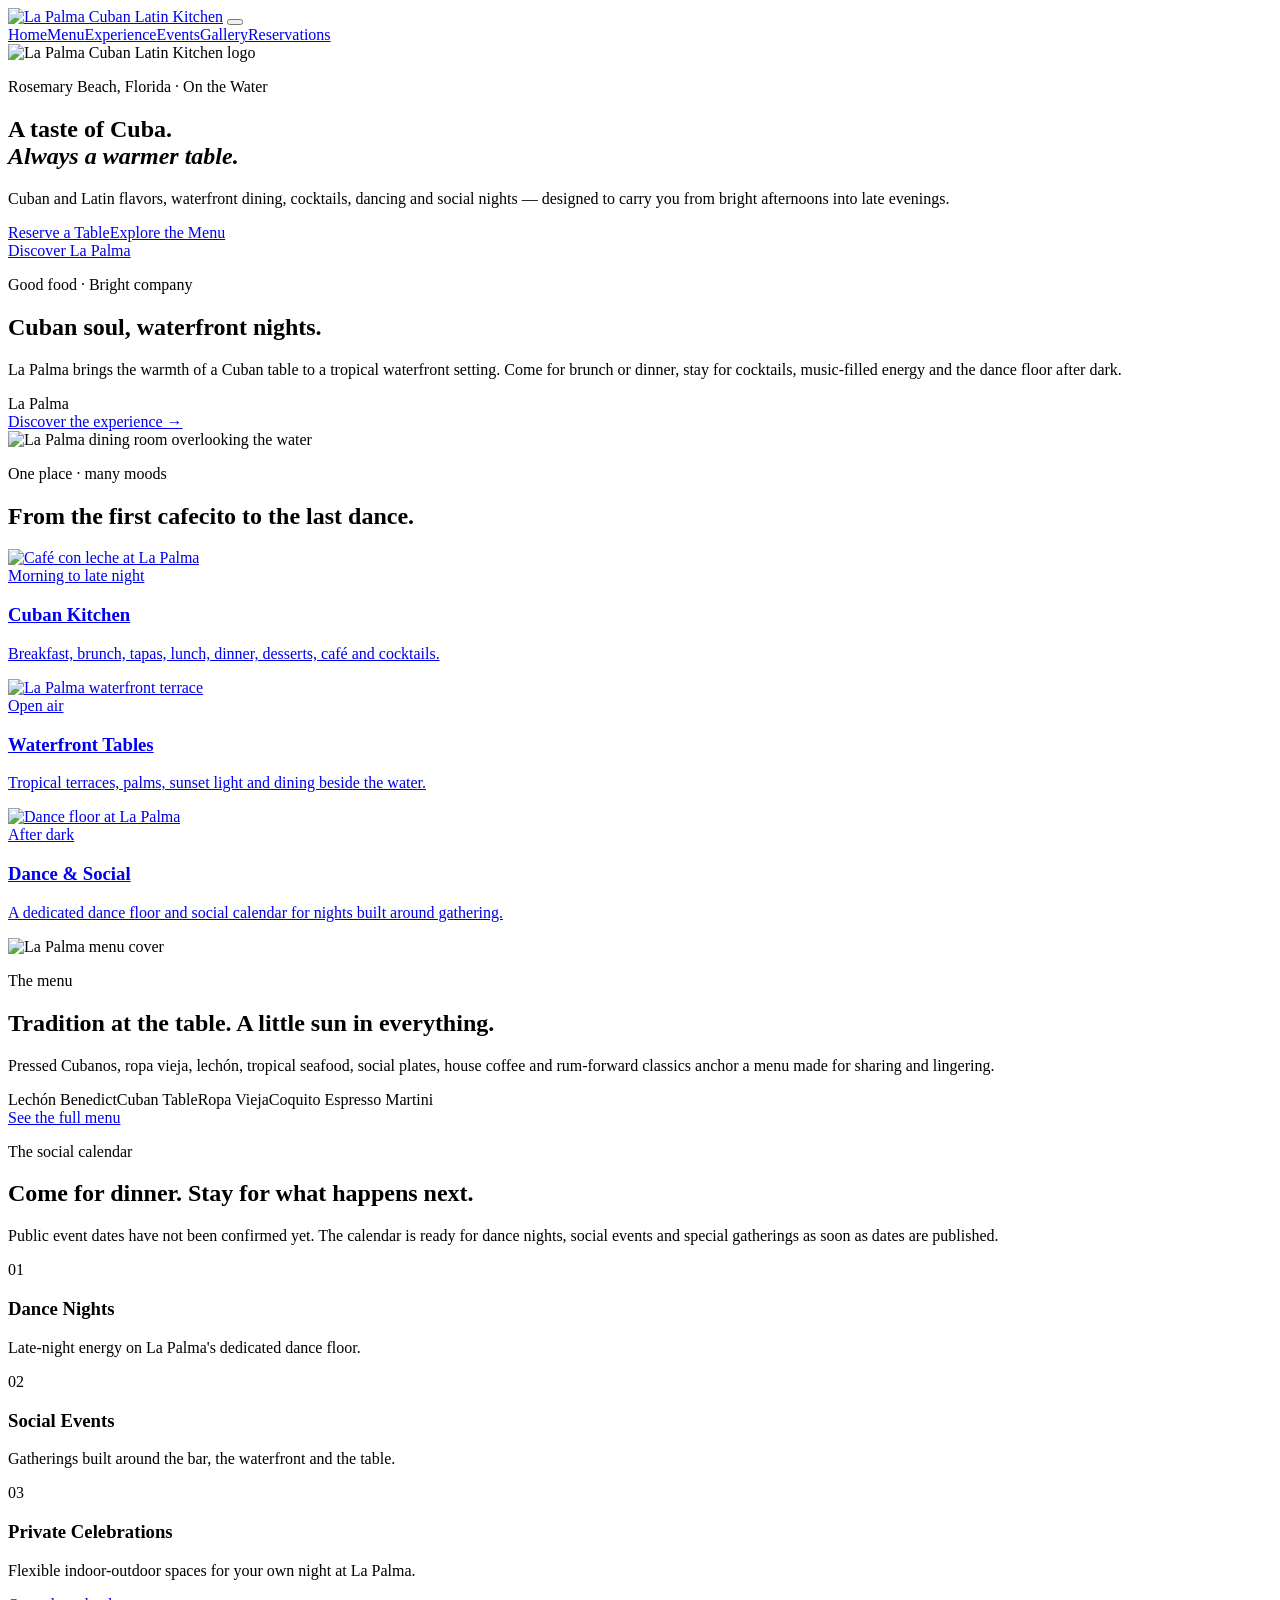
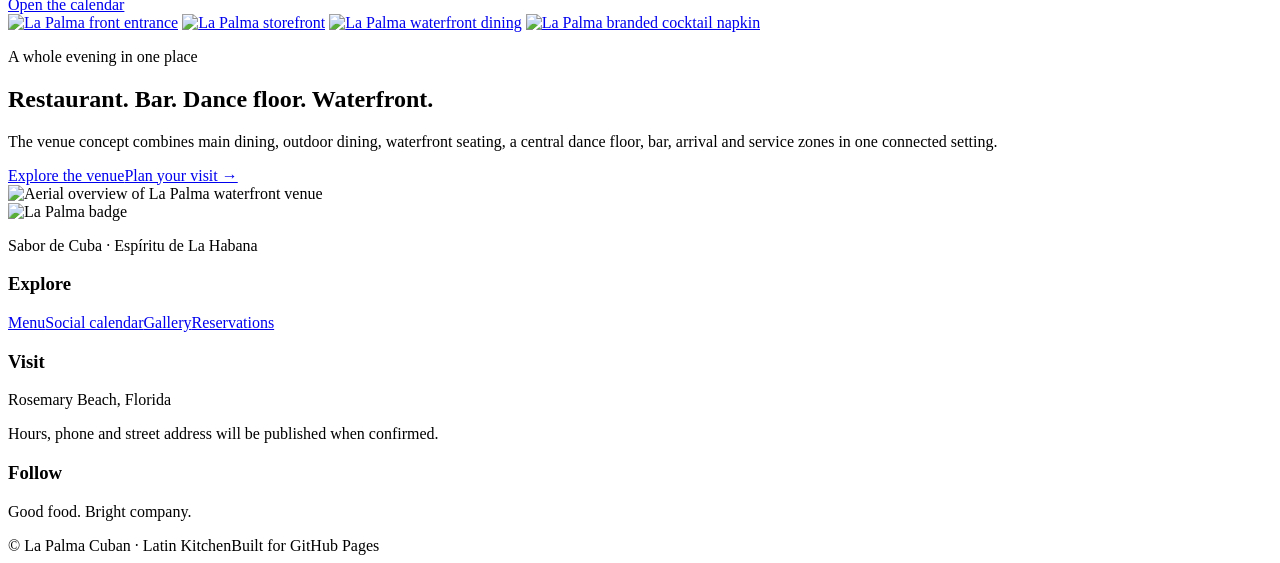
==== index.html @ 94f7c06d "Add files via upload" ====
<!doctype html>
<html lang="en">
<head>
  <meta charset="utf-8">
  <meta name="viewport" content="width=device-width,initial-scale=1,viewport-fit=cover">
  <meta name="theme-color" content="#0E3B2E">
  <meta name="description" content="Waterfront Cuban and Latin dining, cocktails, dancing and social nights in Rosemary Beach, Florida.">
  <meta property="og:title" content="La Palma | Cuban · Latin Kitchen">
  <meta property="og:description" content="Waterfront Cuban and Latin dining, cocktails, dancing and social nights in Rosemary Beach, Florida.">
  <meta property="og:image" content="assets/images/social-card.jpg">
  <title>La Palma | Cuban · Latin Kitchen</title>
  <link rel="icon" href="assets/images/favicon.png">
  <link rel="preconnect" href="https://fonts.googleapis.com">
  <link rel="preconnect" href="https://fonts.gstatic.com" crossorigin>
  <link href="https://fonts.googleapis.com/css2?family=Allura&family=Montserrat:wght@400;500;600;700&family=Playfair+Display:ital,wght@0,500;0,600;0,700;1,500&display=swap" rel="stylesheet">
  <link rel="stylesheet" href="css/styles.css">
  <script defer src="js/site-config.js"></script>
  <script defer src="js/main.js"></script>
</head>
<body class="home-page">
<header class="site-header" data-header>
  <a class="brand" href="index.html" aria-label="La Palma home"><img src="assets/images/logo-primary.png" alt="La Palma Cuban Latin Kitchen"></a>
  <button class="nav-toggle" aria-label="Open menu" aria-expanded="false" data-nav-toggle><span></span><span></span><span></span></button>
  <nav class="site-nav" data-nav><a class="nav-link active" href="index.html">Home</a><a class="nav-link " href="menu.html">Menu</a><a class="nav-link " href="experience.html">Experience</a><a class="nav-link " href="events.html">Events</a><a class="nav-link " href="gallery.html">Gallery</a><a class="button button-small" href="reservations.html">Reservations</a></nav>
</header>
<main>
<section class="home-hero" aria-label="La Palma waterfront restaurant">
  <div class="home-hero-bg"></div><div class="hero-scrim"></div>
  <div class="home-hero-content reveal">
    <div class="hero-logo-card"><img src="assets/images/logo-primary.png" alt="La Palma Cuban Latin Kitchen logo"></div>
    <p class="eyebrow">Rosemary Beach, Florida · On the Water</p>
    <h1>A taste of Cuba.<br><em>Always a warmer table.</em></h1>
    <p class="hero-copy">Cuban and Latin flavors, waterfront dining, cocktails, dancing and social nights — designed to carry you from bright afternoons into late evenings.</p>
    <div class="hero-actions"><a class="button" href="reservations.html">Reserve a Table</a><a class="button button-ghost" href="menu.html">Explore the Menu</a></div>
  </div>
  <a class="scroll-cue" href="#welcome" aria-label="Scroll to content"><span></span>Discover La Palma</a>
</section>

<section class="section split-feature" id="welcome">
  <div class="split-copy reveal"><p class="eyebrow dark">Good food · Bright company</p><h2>Cuban soul, waterfront nights.</h2><p>La Palma brings the warmth of a Cuban table to a tropical waterfront setting. Come for brunch or dinner, stay for cocktails, music-filled energy and the dance floor after dark.</p><div class="signature">La Palma</div><a class="text-link" href="experience.html">Discover the experience →</a></div>
  <div class="split-image reveal"><img src="assets/images/dining-room.webp" alt="La Palma dining room overlooking the water"></div>
</section>

<section class="section feature-band">
  <div class="section-heading reveal"><p class="eyebrow">One place · many moods</p><h2>From the first cafecito to the last dance.</h2></div>
  <div class="feature-cards">
    <a class="image-card reveal" href="menu.html"><img src="assets/images/coffee.webp" alt="Café con leche at La Palma"><div><span>Morning to late night</span><h3>Cuban Kitchen</h3><p>Breakfast, brunch, tapas, lunch, dinner, desserts, café and cocktails.</p></div></a>
    <a class="image-card reveal" href="gallery.html"><img src="assets/images/waterfront-angle.webp" alt="La Palma waterfront terrace"><div><span>Open air</span><h3>Waterfront Tables</h3><p>Tropical terraces, palms, sunset light and dining beside the water.</p></div></a>
    <a class="image-card reveal" href="events.html"><img src="assets/images/dance-floor.webp" alt="Dance floor at La Palma"><div><span>After dark</span><h3>Dance & Social</h3><p>A dedicated dance floor and social calendar for nights built around gathering.</p></div></a>
  </div>
</section>

<section class="section menu-tease">
  <div class="menu-tease-image reveal"><img src="assets/images/menu-cover.webp" alt="La Palma menu cover"></div>
  <div class="menu-tease-copy reveal"><p class="eyebrow dark">The menu</p><h2>Tradition at the table. A little sun in everything.</h2><p>Pressed Cubanos, ropa vieja, lechón, tropical seafood, social plates, house coffee and rum-forward classics anchor a menu made for sharing and lingering.</p>
  <div class="dish-list"><span>Lechón Benedict</span><span>Cuban Table</span><span>Ropa Vieja</span><span>Coquito Espresso Martini</span></div>
  <a class="button button-dark" href="menu.html">See the full menu</a></div>
</section>

<section class="section events-preview">
  <div class="section-heading reveal"><p class="eyebrow">The social calendar</p><h2>Come for dinner. Stay for what happens next.</h2><p>Public event dates have not been confirmed yet. The calendar is ready for dance nights, social events and special gatherings as soon as dates are published.</p></div>
  <div class="events-shell reveal">
    <div class="event-type"><span>01</span><div><h3>Dance Nights</h3><p>Late-night energy on La Palma's dedicated dance floor.</p></div></div>
    <div class="event-type"><span>02</span><div><h3>Social Events</h3><p>Gatherings built around the bar, the waterfront and the table.</p></div></div>
    <div class="event-type"><span>03</span><div><h3>Private Celebrations</h3><p>Flexible indoor-outdoor spaces for your own night at La Palma.</p></div></div>
    <a class="button" href="events.html">Open the calendar</a>
  </div>
</section>

<section class="wide-gallery reveal" aria-label="La Palma photo gallery">
  <a href="gallery.html"><img src="assets/images/front-entry.webp" alt="La Palma front entrance"></a>
  <a href="gallery.html"><img src="assets/images/storefront.webp" alt="La Palma storefront"></a>
  <a href="gallery.html"><img src="assets/images/waterfront-wide.webp" alt="La Palma waterfront dining"></a>
  <a href="gallery.html"><img src="assets/images/napkin.webp" alt="La Palma branded cocktail napkin"></a>
</section>

<section class="section venue-section">
  <div class="venue-copy reveal"><p class="eyebrow dark">A whole evening in one place</p><h2>Restaurant. Bar. Dance floor. Waterfront.</h2><p>The venue concept combines main dining, outdoor dining, waterfront seating, a central dance floor, bar, arrival and service zones in one connected setting.</p><div class="venue-actions"><a class="button button-dark" href="experience.html#venue">Explore the venue</a><a class="text-link" href="reservations.html">Plan your visit →</a></div></div>
  <div class="venue-image reveal"><img src="assets/images/venue-closed.webp" alt="Aerial overview of La Palma waterfront venue"></div>
</section>
</main>
<footer class="site-footer">
  <div class="footer-main">
    <div class="footer-brand"><img src="assets/images/logo-badge.png" alt="La Palma badge"><p>Sabor de Cuba · Espíritu de La Habana</p></div>
    <div><h3>Explore</h3><a href="menu.html">Menu</a><a href="events.html">Social calendar</a><a href="gallery.html">Gallery</a><a href="reservations.html">Reservations</a></div>
    <div><h3>Visit</h3><p data-location>Rosemary Beach, Florida</p><p class="muted" data-contact-status>Hours, phone and street address will be published when confirmed.</p></div>
    <div><h3>Follow</h3><div class="social-links" data-social-links></div><p class="muted">Good food. Bright company.</p></div>
  </div>
  <div class="footer-bottom"><span>© <span data-year></span> La Palma Cuban · Latin Kitchen</span><span>Built for GitHub Pages</span></div>
</footer>
</body></html>
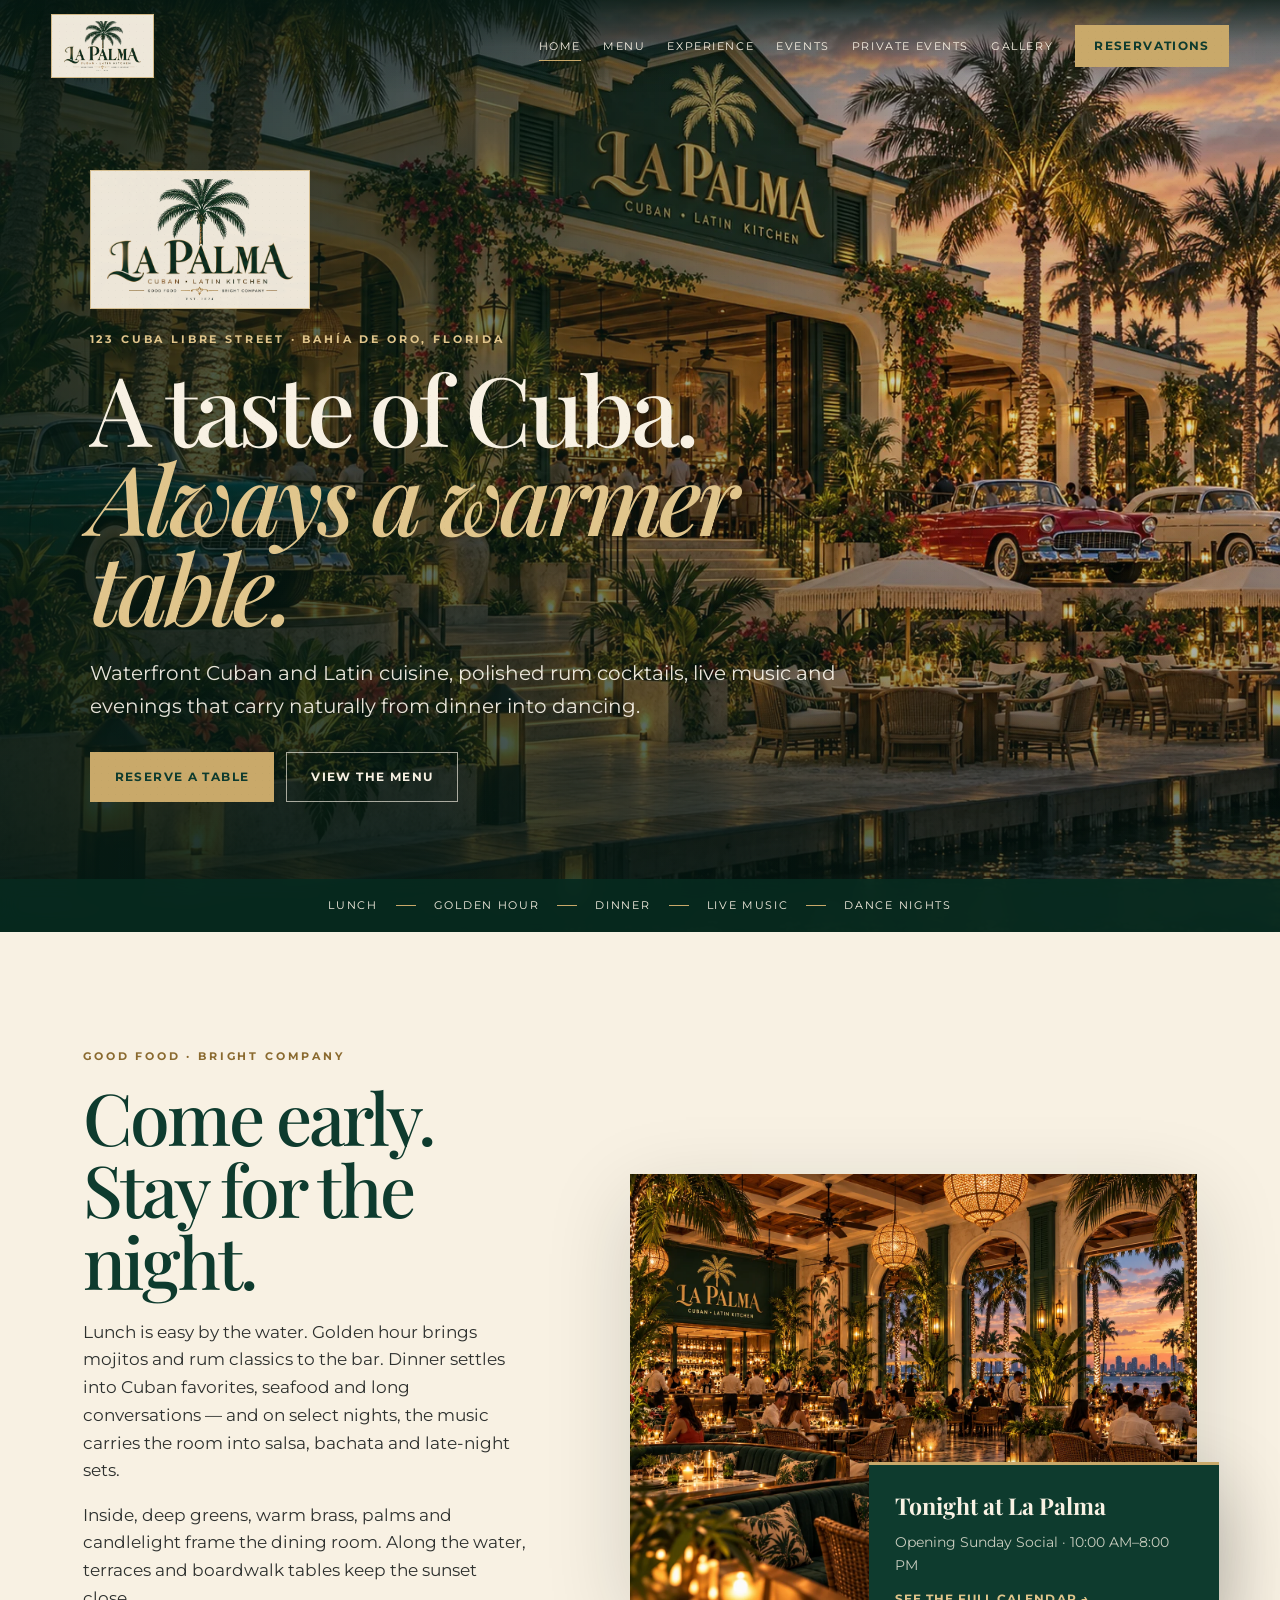
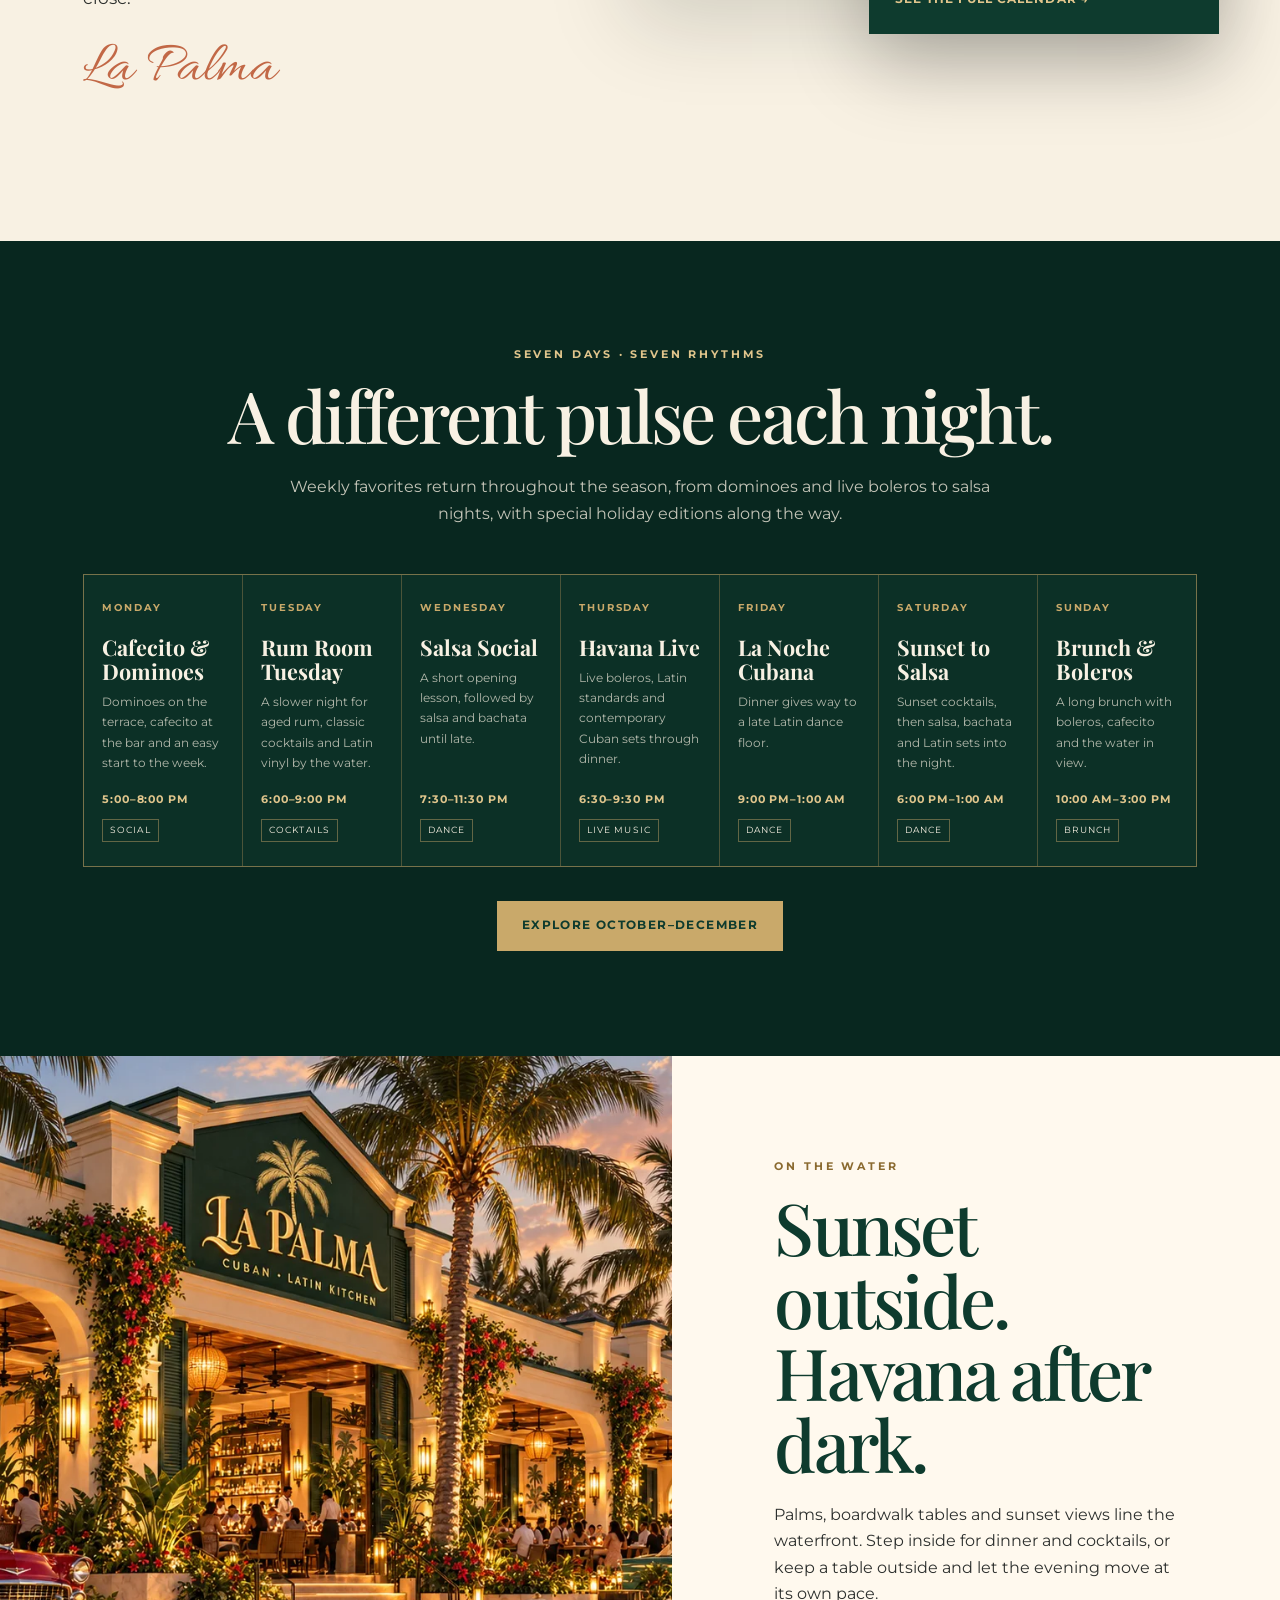
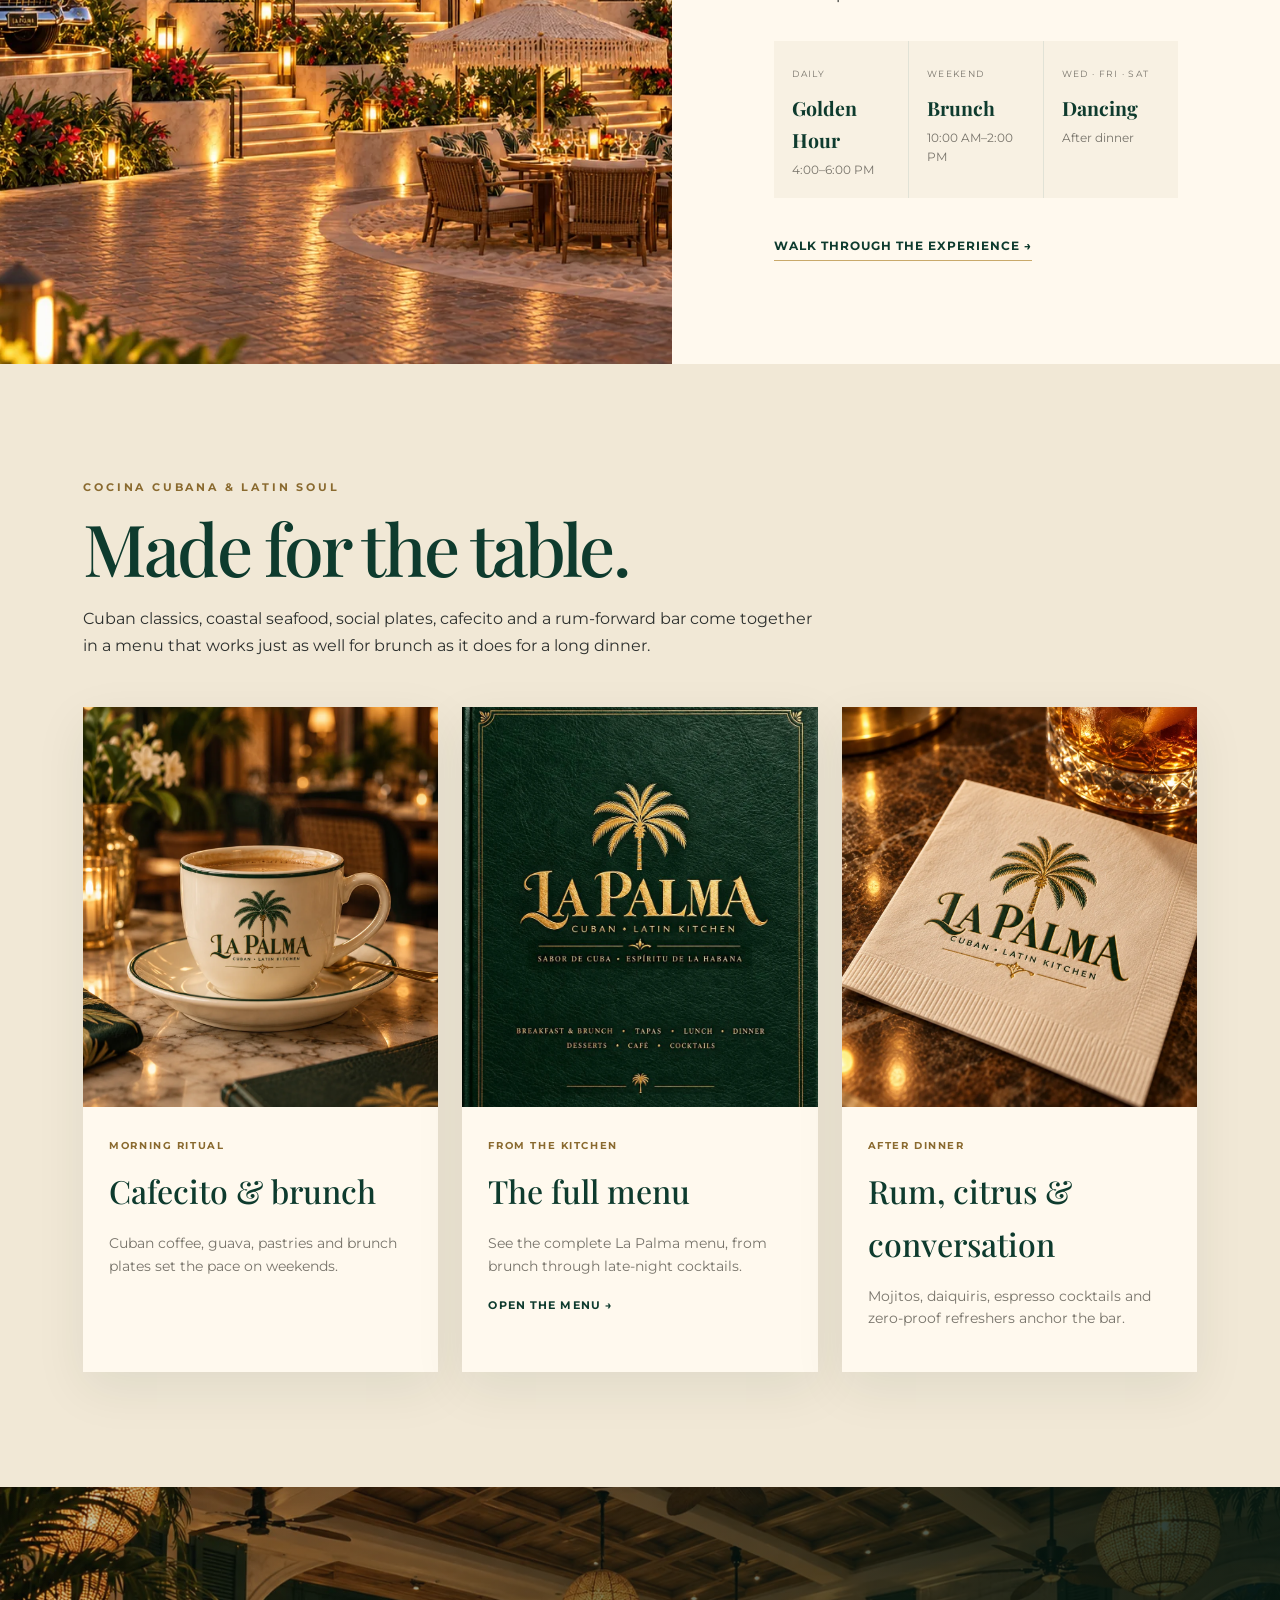
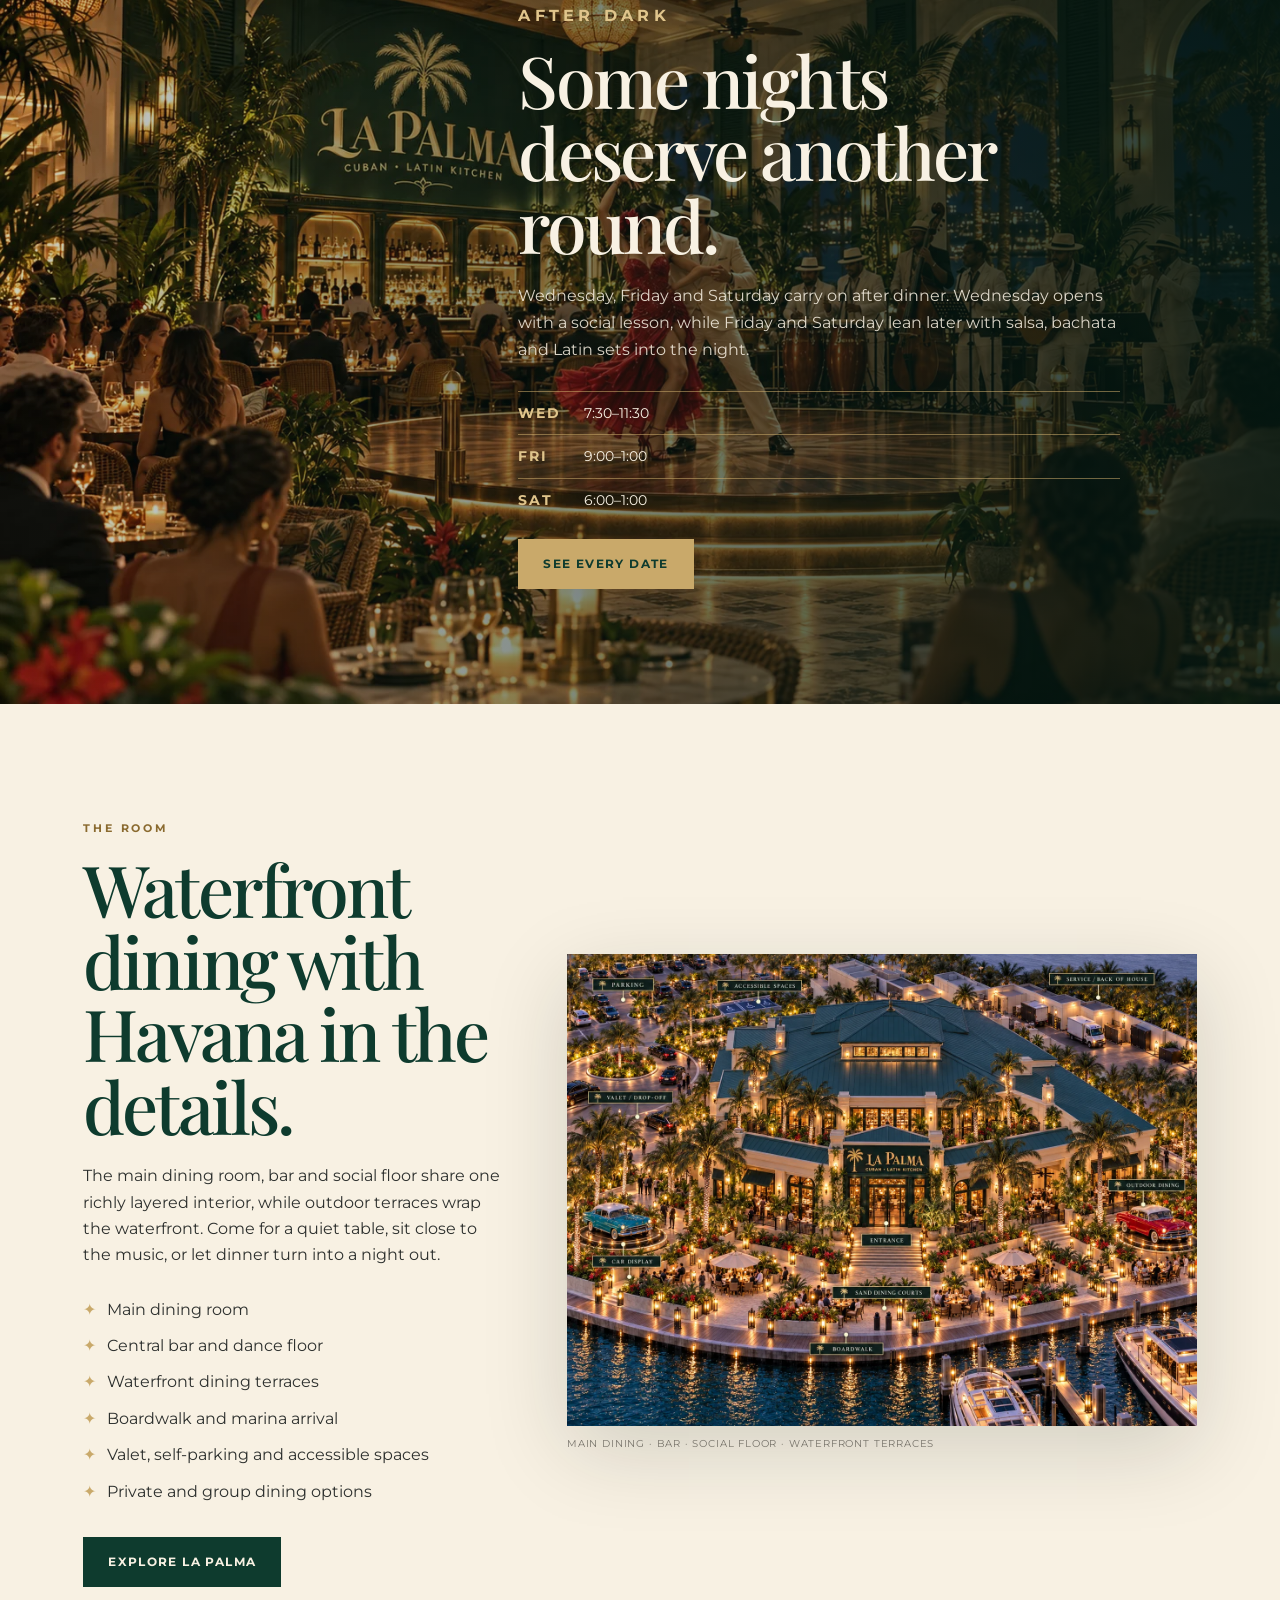
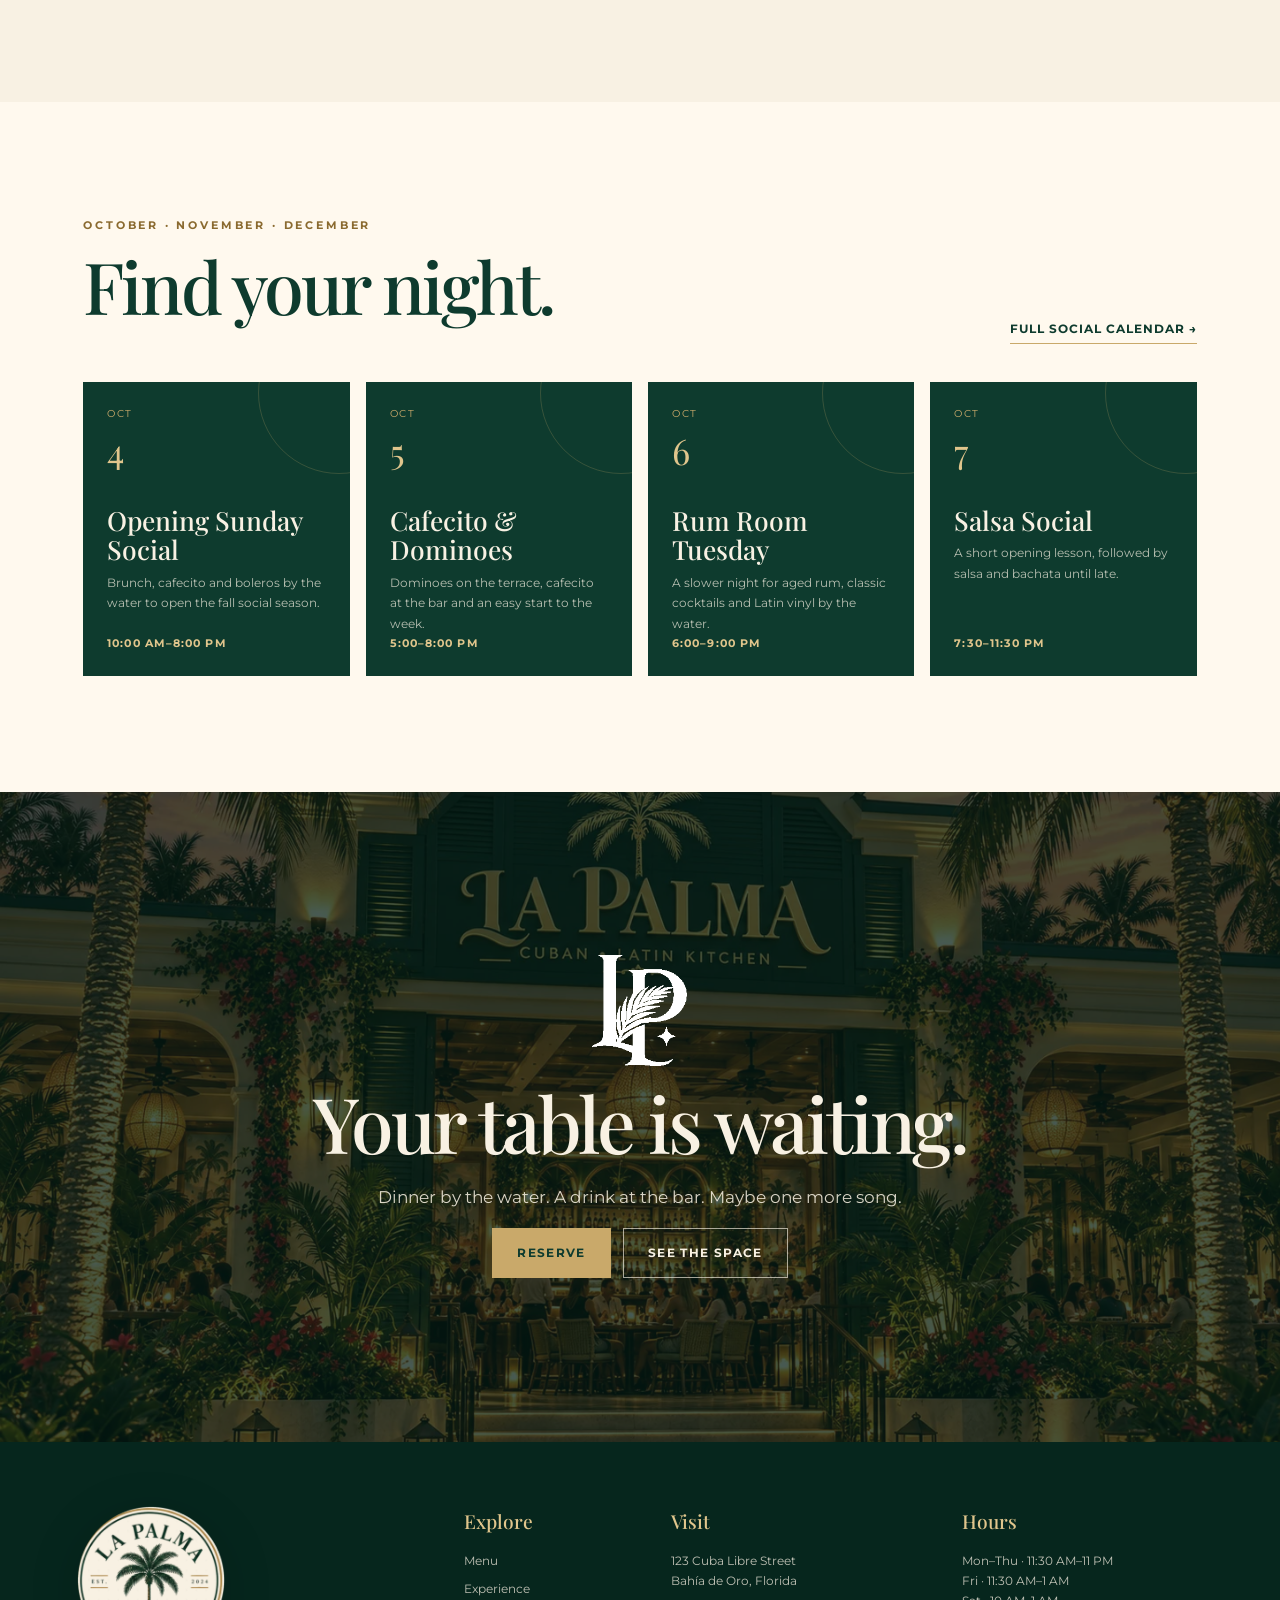
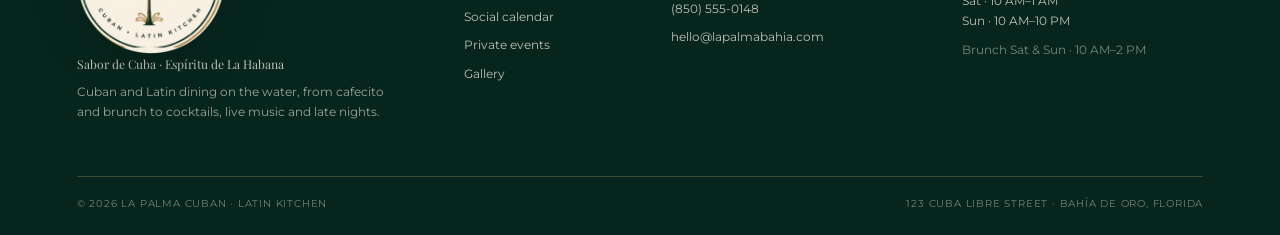
==== commit 390bb989: "Add files via upload" ====
--- a/index.html
+++ b/index.html
@@ -1,91 +1,76 @@
 <!doctype html>
-<html lang="en">
-<head>
-  <meta charset="utf-8">
-  <meta name="viewport" content="width=device-width,initial-scale=1,viewport-fit=cover">
-  <meta name="theme-color" content="#0E3B2E">
-  <meta name="description" content="Waterfront Cuban and Latin dining, cocktails, dancing and social nights in Rosemary Beach, Florida.">
-  <meta property="og:title" content="La Palma | Cuban · Latin Kitchen">
-  <meta property="og:description" content="Waterfront Cuban and Latin dining, cocktails, dancing and social nights in Rosemary Beach, Florida.">
-  <meta property="og:image" content="assets/images/social-card.jpg">
-  <title>La Palma | Cuban · Latin Kitchen</title>
-  <link rel="icon" href="assets/images/favicon.png">
-  <link rel="preconnect" href="https://fonts.googleapis.com">
-  <link rel="preconnect" href="https://fonts.gstatic.com" crossorigin>
-  <link href="https://fonts.googleapis.com/css2?family=Allura&family=Montserrat:wght@400;500;600;700&family=Playfair+Display:ital,wght@0,500;0,600;0,700;1,500&display=swap" rel="stylesheet">
-  <link rel="stylesheet" href="css/styles.css">
-  <script defer src="js/site-config.js"></script>
-  <script defer src="js/main.js"></script>
-</head>
-<body class="home-page">
-<header class="site-header" data-header>
-  <a class="brand" href="index.html" aria-label="La Palma home"><img src="assets/images/logo-primary.png" alt="La Palma Cuban Latin Kitchen"></a>
-  <button class="nav-toggle" aria-label="Open menu" aria-expanded="false" data-nav-toggle><span></span><span></span><span></span></button>
-  <nav class="site-nav" data-nav><a class="nav-link active" href="index.html">Home</a><a class="nav-link " href="menu.html">Menu</a><a class="nav-link " href="experience.html">Experience</a><a class="nav-link " href="events.html">Events</a><a class="nav-link " href="gallery.html">Gallery</a><a class="button button-small" href="reservations.html">Reservations</a></nav>
-</header>
-<main>
-<section class="home-hero" aria-label="La Palma waterfront restaurant">
-  <div class="home-hero-bg"></div><div class="hero-scrim"></div>
-  <div class="home-hero-content reveal">
-    <div class="hero-logo-card"><img src="assets/images/logo-primary.png" alt="La Palma Cuban Latin Kitchen logo"></div>
-    <p class="eyebrow">Rosemary Beach, Florida · On the Water</p>
+<html lang="en"><head>
+<meta charset="utf-8"><meta name="viewport" content="width=device-width,initial-scale=1,viewport-fit=cover"><meta name="theme-color" content="#0E3B2E">
+<meta name="description" content="Waterfront Cuban and Latin dining, cocktails, live music and dancing in Bahía de Oro, Florida."><meta property="og:title" content="La Palma | Cuban · Latin Kitchen"><meta property="og:description" content="Waterfront Cuban and Latin dining, cocktails, live music and dancing in Bahía de Oro, Florida."><meta property="og:image" content="social-card.jpg">
+<title>La Palma | Cuban · Latin Kitchen</title><link rel="icon" href="favicon.png"><link rel="preconnect" href="https://fonts.googleapis.com"><link rel="preconnect" href="https://fonts.gstatic.com" crossorigin>
+<link href="https://fonts.googleapis.com/css2?family=Allura&family=Montserrat:wght@400;500;600;700&family=Playfair+Display:ital,wght@0,500;0,600;0,700;1,500&display=swap" rel="stylesheet">
+<link rel="stylesheet" href="styles.css"><script defer src="site-config.js"></script><script defer src="main.js"></script>
+</head><body class="page-home"><header class="site-header" data-header>
+  <a class="brand" href="index.html" aria-label="La Palma home"><img src="logo-primary.png" alt="La Palma Cuban Latin Kitchen"></a>
+  <button class="nav-toggle" aria-label="Open navigation" aria-expanded="false" data-nav-toggle><span></span><span></span><span></span></button>
+  <nav class="site-nav" data-nav><a class="nav-link active" href="index.html">Home</a><a class="nav-link " href="menu.html">Menu</a><a class="nav-link " href="experience.html">Experience</a><a class="nav-link " href="events.html">Events</a><a class="nav-link " href="private-events.html">Private Events</a><a class="nav-link " href="gallery.html">Gallery</a><a class="button button-small" href="reservations.html">Reservations</a></nav>
+</header><main>
+<section class="hero hero-home">
+  <div class="hero-media"><img src="waterfront-wide.webp" alt="La Palma waterfront restaurant at sunset"></div><div class="hero-overlay"></div>
+  <div class="hero-inner reveal">
+    <div class="hero-mark"><img src="logo-primary.png" alt="La Palma Cuban Latin Kitchen"></div>
+    <p class="eyebrow light">123 Cuba Libre Street · Bahía de Oro, Florida</p>
     <h1>A taste of Cuba.<br><em>Always a warmer table.</em></h1>
-    <p class="hero-copy">Cuban and Latin flavors, waterfront dining, cocktails, dancing and social nights — designed to carry you from bright afternoons into late evenings.</p>
-    <div class="hero-actions"><a class="button" href="reservations.html">Reserve a Table</a><a class="button button-ghost" href="menu.html">Explore the Menu</a></div>
+    <p class="hero-lede">Waterfront Cuban and Latin cuisine, polished rum cocktails, live music and evenings that carry naturally from dinner into dancing.</p>
+    <div class="hero-actions"><a class="button" href="reservations.html">Reserve a Table</a><a class="button button-ghost" href="menu.html">View the Menu</a></div>
   </div>
-  <a class="scroll-cue" href="#welcome" aria-label="Scroll to content"><span></span>Discover La Palma</a>
+  <div class="hero-ribbon"><span>Lunch</span><i></i><span>Golden Hour</span><i></i><span>Dinner</span><i></i><span>Live Music</span><i></i><span>Dance Nights</span></div>
 </section>
 
-<section class="section split-feature" id="welcome">
-  <div class="split-copy reveal"><p class="eyebrow dark">Good food · Bright company</p><h2>Cuban soul, waterfront nights.</h2><p>La Palma brings the warmth of a Cuban table to a tropical waterfront setting. Come for brunch or dinner, stay for cocktails, music-filled energy and the dance floor after dark.</p><div class="signature">La Palma</div><a class="text-link" href="experience.html">Discover the experience →</a></div>
-  <div class="split-image reveal"><img src="assets/images/dining-room.webp" alt="La Palma dining room overlooking the water"></div>
+<section class="section intro-grid">
+  <div class="intro-copy reveal"><p class="eyebrow">Good food · Bright company</p><h2>Come early.<br>Stay for the night.</h2><p>Lunch is easy by the water. Golden hour brings mojitos and rum classics to the bar. Dinner settles into Cuban favorites, seafood and long conversations — and on select nights, the music carries the room into salsa, bachata and late-night sets.</p><p>Inside, deep greens, warm brass, palms and candlelight frame the dining room. Along the water, terraces and boardwalk tables keep the sunset close.</p><div class="signature">La Palma</div></div>
+  <div class="intro-stack reveal"><img class="stack-main" src="dining-room.webp" alt="La Palma enclosed main dining room"><div class="stack-card"><strong>Tonight at La Palma</strong><span data-today-event>See what’s on tonight</span><a href="events.html">See the full calendar →</a></div></div>
 </section>
 
-<section class="section feature-band">
-  <div class="section-heading reveal"><p class="eyebrow">One place · many moods</p><h2>From the first cafecito to the last dance.</h2></div>
-  <div class="feature-cards">
-    <a class="image-card reveal" href="menu.html"><img src="assets/images/coffee.webp" alt="Café con leche at La Palma"><div><span>Morning to late night</span><h3>Cuban Kitchen</h3><p>Breakfast, brunch, tapas, lunch, dinner, desserts, café and cocktails.</p></div></a>
-    <a class="image-card reveal" href="gallery.html"><img src="assets/images/waterfront-angle.webp" alt="La Palma waterfront terrace"><div><span>Open air</span><h3>Waterfront Tables</h3><p>Tropical terraces, palms, sunset light and dining beside the water.</p></div></a>
-    <a class="image-card reveal" href="events.html"><img src="assets/images/dance-floor.webp" alt="Dance floor at La Palma"><div><span>After dark</span><h3>Dance & Social</h3><p>A dedicated dance floor and social calendar for nights built around gathering.</p></div></a>
+<section class="section dark-section rhythm-section">
+ <div class="section-heading centered reveal"><p class="eyebrow light">Seven days · seven rhythms</p><h2>A different pulse each night.</h2><p>Weekly favorites return throughout the season, from dominoes and live boleros to salsa nights, with special holiday editions along the way.</p></div>
+ <div class="weekly-rhythm" data-weekly-rhythm></div>
+ <div class="center-actions"><a class="button" href="events.html">Explore October–December</a></div>
+</section>
+
+<section class="section image-copy image-copy-left">
+  <div class="image-panel reveal"><img src="waterfront-angle.webp" alt="Waterfront exterior dining at La Palma"></div>
+  <div class="copy-panel reveal"><p class="eyebrow">On the water</p><h2>Sunset outside.<br>Havana after dark.</h2><p>Palms, boardwalk tables and sunset views line the waterfront. Step inside for dinner and cocktails, or keep a table outside and let the evening move at its own pace.</p><div class="fact-grid"><div><span>Daily</span><strong>Golden Hour</strong><small>4:00–6:00 PM</small></div><div><span>Weekend</span><strong>Brunch</strong><small>10:00 AM–2:00 PM</small></div><div><span>Wed · Fri · Sat</span><strong>Dancing</strong><small>After dinner</small></div></div><a class="text-link" href="experience.html">Walk through the experience →</a></div>
+</section>
+
+<section class="section culinary-section">
+  <div class="section-heading reveal"><p class="eyebrow">Cocina cubana & Latin soul</p><h2>Made for the table.</h2><p>Cuban classics, coastal seafood, social plates, cafecito and a rum-forward bar come together in a menu that works just as well for brunch as it does for a long dinner.</p></div>
+  <div class="culinary-grid">
+    <article class="photo-story reveal"><img src="coffee.webp" alt="La Palma café con leche"><div><span>Morning ritual</span><h3>Cafecito & brunch</h3><p>Cuban coffee, guava, pastries and brunch plates set the pace on weekends.</p></div></article>
+    <article class="photo-story reveal"><img src="menu-cover.webp" alt="La Palma printed menu"><div><span>From the kitchen</span><h3>The full menu</h3><p>See the complete La Palma menu, from brunch through late-night cocktails.</p><a href="menu.html">Open the menu →</a></div></article>
+    <article class="photo-story reveal"><img src="napkin.webp" alt="La Palma cocktail service"><div><span>After dinner</span><h3>Rum, citrus & conversation</h3><p>Mojitos, daiquiris, espresso cocktails and zero-proof refreshers anchor the bar.</p></div></article>
   </div>
 </section>
 
-<section class="section menu-tease">
-  <div class="menu-tease-image reveal"><img src="assets/images/menu-cover.webp" alt="La Palma menu cover"></div>
-  <div class="menu-tease-copy reveal"><p class="eyebrow dark">The menu</p><h2>Tradition at the table. A little sun in everything.</h2><p>Pressed Cubanos, ropa vieja, lechón, tropical seafood, social plates, house coffee and rum-forward classics anchor a menu made for sharing and lingering.</p>
-  <div class="dish-list"><span>Lechón Benedict</span><span>Cuban Table</span><span>Ropa Vieja</span><span>Coquito Espresso Martini</span></div>
-  <a class="button button-dark" href="menu.html">See the full menu</a></div>
+<section class="section dance-feature">
+ <div class="dance-bg"><img src="dance-floor.webp" alt="Couple dancing on La Palma dance floor"></div><div class="dance-overlay"></div>
+ <div class="dance-copy reveal"><p class="eyebrow light">After dark</p><h2>Some nights deserve another round.</h2><p>Wednesday, Friday and Saturday carry on after dinner. Wednesday opens with a social lesson, while Friday and Saturday lean later with salsa, bachata and Latin sets into the night.</p><div class="dance-times"><span><b>Wed</b> 7:30–11:30</span><span><b>Fri</b> 9:00–1:00</span><span><b>Sat</b> 6:00–1:00</span></div><a class="button" href="events.html">See every date</a></div>
 </section>
 
-<section class="section events-preview">
-  <div class="section-heading reveal"><p class="eyebrow">The social calendar</p><h2>Come for dinner. Stay for what happens next.</h2><p>Public event dates have not been confirmed yet. The calendar is ready for dance nights, social events and special gatherings as soon as dates are published.</p></div>
-  <div class="events-shell reveal">
-    <div class="event-type"><span>01</span><div><h3>Dance Nights</h3><p>Late-night energy on La Palma's dedicated dance floor.</p></div></div>
-    <div class="event-type"><span>02</span><div><h3>Social Events</h3><p>Gatherings built around the bar, the waterfront and the table.</p></div></div>
-    <div class="event-type"><span>03</span><div><h3>Private Celebrations</h3><p>Flexible indoor-outdoor spaces for your own night at La Palma.</p></div></div>
-    <a class="button" href="events.html">Open the calendar</a>
-  </div>
+<section class="section venue-section" id="venue">
+ <div class="venue-copy reveal"><p class="eyebrow">The room</p><h2>Waterfront dining with Havana in the details.</h2><p>The main dining room, bar and social floor share one richly layered interior, while outdoor terraces wrap the waterfront. Come for a quiet table, sit close to the music, or let dinner turn into a night out.</p><ul class="check-list"><li>Main dining room</li><li>Central bar and dance floor</li><li>Waterfront dining terraces</li><li>Boardwalk and marina arrival</li><li>Valet, self-parking and accessible spaces</li><li>Private and group dining options</li></ul><a class="button button-dark" href="experience.html">Explore La Palma</a></div>
+ <div class="venue-image reveal"><img src="venue-closed.webp" alt="Aerial view of La Palma waterfront restaurant"><div class="image-caption">Main dining · bar · social floor · waterfront terraces</div></div>
 </section>
 
-<section class="wide-gallery reveal" aria-label="La Palma photo gallery">
-  <a href="gallery.html"><img src="assets/images/front-entry.webp" alt="La Palma front entrance"></a>
-  <a href="gallery.html"><img src="assets/images/storefront.webp" alt="La Palma storefront"></a>
-  <a href="gallery.html"><img src="assets/images/waterfront-wide.webp" alt="La Palma waterfront dining"></a>
-  <a href="gallery.html"><img src="assets/images/napkin.webp" alt="La Palma branded cocktail napkin"></a>
+<section class="section calendar-tease">
+  <div class="calendar-tease-head reveal"><div><p class="eyebrow">October · November · December</p><h2>Find your night.</h2></div><a class="text-link" href="events.html">Full social calendar →</a></div>
+  <div class="event-preview-grid" data-event-preview></div>
 </section>
 
-<section class="section venue-section">
-  <div class="venue-copy reveal"><p class="eyebrow dark">A whole evening in one place</p><h2>Restaurant. Bar. Dance floor. Waterfront.</h2><p>The venue concept combines main dining, outdoor dining, waterfront seating, a central dance floor, bar, arrival and service zones in one connected setting.</p><div class="venue-actions"><a class="button button-dark" href="experience.html#venue">Explore the venue</a><a class="text-link" href="reservations.html">Plan your visit →</a></div></div>
-  <div class="venue-image reveal"><img src="assets/images/venue-closed.webp" alt="Aerial overview of La Palma waterfront venue"></div>
+<section class="section closing-cta">
+  <img src="front-entry.webp" alt="La Palma entrance at sunset"><div class="closing-overlay"></div><div class="closing-copy reveal"><img src="logo-monogram.png" alt="LP monogram"><h2>Your table is waiting.</h2><p>Dinner by the water. A drink at the bar. Maybe one more song.</p><div class="hero-actions"><a class="button" href="reservations.html">Reserve</a><a class="button button-ghost" href="gallery.html">See the space</a></div></div>
 </section>
-</main>
-<footer class="site-footer">
+</main><footer class="site-footer">
   <div class="footer-main">
-    <div class="footer-brand"><img src="assets/images/logo-badge.png" alt="La Palma badge"><p>Sabor de Cuba · Espíritu de La Habana</p></div>
-    <div><h3>Explore</h3><a href="menu.html">Menu</a><a href="events.html">Social calendar</a><a href="gallery.html">Gallery</a><a href="reservations.html">Reservations</a></div>
-    <div><h3>Visit</h3><p data-location>Rosemary Beach, Florida</p><p class="muted" data-contact-status>Hours, phone and street address will be published when confirmed.</p></div>
-    <div><h3>Follow</h3><div class="social-links" data-social-links></div><p class="muted">Good food. Bright company.</p></div>
+    <div class="footer-brand"><img src="logo-badge.png" alt="La Palma badge"><p>Sabor de Cuba · Espíritu de La Habana</p><p class="footer-note">Cuban and Latin dining on the water, from cafecito and brunch to cocktails, live music and late nights.</p></div>
+    <div><h3>Explore</h3><a href="menu.html">Menu</a><a href="experience.html">Experience</a><a href="events.html">Social calendar</a><a href="private-events.html">Private events</a><a href="gallery.html">Gallery</a></div>
+    <div><h3>Visit</h3><p>123 Cuba Libre Street<br>Bahía de Oro, Florida</p><a href="tel:+18505550148">(850) 555-0148</a><a href="mailto:hello@lapalmabahia.com">hello@lapalmabahia.com</a></div>
+    <div><h3>Hours</h3><p>Mon–Thu · 11:30 AM–11 PM<br>Fri · 11:30 AM–1 AM<br>Sat · 10 AM–1 AM<br>Sun · 10 AM–10 PM</p><p class="muted">Brunch Sat & Sun · 10 AM–2 PM</p></div>
   </div>
-  <div class="footer-bottom"><span>© <span data-year></span> La Palma Cuban · Latin Kitchen</span><span>Built for GitHub Pages</span></div>
-</footer>
-</body></html>+  <div class="footer-bottom"><span>© <span data-year></span> La Palma Cuban · Latin Kitchen</span><span>123 Cuba Libre Street · Bahía de Oro, Florida</span></div>
+</footer></body></html>
--- a/styles.css
+++ b/styles.css
@@ -0,0 +1,68 @@
+:root{
+  --green:#0E3B2E;--green-2:#123F31;--green-3:#08271F;--cream:#F8F1E3;--cream-2:#FFF9EE;--brass:#C9A96A;--brass-2:#E0C58C;--terra:#C26846;--black:#1F1F1F;--ink:#2D302E;--muted:#78746B;--white:#fffdf7;
+  --serif:"Playfair Display",Georgia,serif;--sans:"Montserrat",Arial,sans-serif;--script:"Allura",cursive;--shadow:0 24px 80px rgba(16,33,26,.16);--shadow-dark:0 28px 80px rgba(0,0,0,.28);--line:rgba(201,169,106,.58)
+}
+*{box-sizing:border-box}html{scroll-behavior:smooth}body{margin:0;background:var(--cream);color:var(--ink);font-family:var(--sans);line-height:1.65;overflow-x:hidden}img{display:block;max-width:100%}a{color:inherit;text-decoration:none}button,input,select,textarea{font:inherit}button{color:inherit}::selection{background:var(--brass);color:var(--green)}
+body:before{content:"";position:fixed;inset:0;pointer-events:none;opacity:.14;background-image:radial-gradient(rgba(14,59,46,.18) .45px,transparent .45px);background-size:7px 7px;z-index:9999;mix-blend-mode:multiply}
+
+.site-header{position:fixed;z-index:1000;top:0;left:0;right:0;height:92px;padding:14px clamp(20px,4vw,68px);display:flex;align-items:center;justify-content:space-between;transition:.35s;background:linear-gradient(to bottom,rgba(5,24,18,.82),rgba(5,24,18,.22),transparent)}
+.site-header.scrolled{height:74px;background:rgba(9,43,33,.97);box-shadow:0 8px 28px rgba(0,0,0,.18);backdrop-filter:blur(16px)}
+.brand{display:flex;align-items:center;background:rgba(248,241,227,.96);padding:6px 12px;border:1px solid rgba(201,169,106,.75);box-shadow:0 4px 20px rgba(0,0,0,.08)}.brand img{height:50px;width:auto}.site-header.scrolled .brand img{height:40px}.site-nav{display:flex;align-items:center;gap:22px;color:var(--cream);font-size:.71rem;text-transform:uppercase;letter-spacing:.14em}.nav-link{position:relative;padding:9px 0;white-space:nowrap}.nav-link:after{content:"";position:absolute;left:0;right:100%;bottom:3px;height:1px;background:var(--brass);transition:.25s}.nav-link:hover:after,.nav-link.active:after{right:0}.nav-toggle{display:none;border:0;background:transparent;width:44px;height:44px;padding:9px}.nav-toggle span{display:block;height:2px;background:var(--cream);margin:6px 0;transition:.25s}
+
+.button{display:inline-flex;align-items:center;justify-content:center;min-height:50px;padding:0 24px;border:1px solid var(--brass);background:var(--brass);color:var(--green);font-size:.72rem;font-weight:700;letter-spacing:.12em;text-transform:uppercase;transition:.25s;cursor:pointer}.button:hover{background:var(--cream);border-color:var(--cream);transform:translateY(-2px)}.button-small{min-height:42px;padding:0 18px}.button-ghost{background:transparent;color:var(--cream);border-color:rgba(248,241,227,.65)}.button-ghost:hover{background:var(--cream);color:var(--green)}.button-dark{background:var(--green);color:var(--cream);border-color:var(--green)}.button-dark:hover{background:var(--terra);border-color:var(--terra);color:white}.text-link{display:inline-block;color:var(--green);font-weight:700;font-size:.76rem;letter-spacing:.08em;text-transform:uppercase;border-bottom:1px solid var(--brass);padding-bottom:4px}.dark-section .text-link{color:var(--cream)}
+
+.hero{position:relative;min-height:96vh;color:var(--cream);display:flex;align-items:flex-end;overflow:hidden}.hero-media,.page-hero-media,.dance-bg{position:absolute;inset:0}.hero-media img,.page-hero-media img,.dance-bg img,.closing-cta>img{width:100%;height:100%;object-fit:cover}.hero-home .hero-media img{object-position:center 55%}.hero-overlay,.page-hero-overlay,.dance-overlay,.closing-overlay{position:absolute;inset:0;background:linear-gradient(90deg,rgba(4,26,19,.82) 0%,rgba(4,26,19,.55) 44%,rgba(4,26,19,.15) 75%),linear-gradient(0deg,rgba(5,23,18,.70),transparent 45%)}.hero-inner{position:relative;z-index:2;width:min(840px,90vw);margin-left:clamp(20px,7vw,120px);padding:170px 0 130px}.hero-mark{width:220px;background:rgba(248,241,227,.95);border:1px solid rgba(201,169,106,.65);padding:8px 16px;margin-bottom:22px}.hero-mark img{width:100%}.hero h1,.page-hero h1{font-family:var(--serif);font-size:clamp(4rem,7.5vw,7.7rem);line-height:.93;font-weight:500;letter-spacing:-.045em;margin:0 0 26px}.hero h1 em{font-weight:500;color:var(--brass-2)}.hero-lede{font-size:clamp(1rem,1.55vw,1.25rem);max-width:760px;color:rgba(255,250,240,.9);margin:0 0 30px}.hero-actions{display:flex;gap:12px;flex-wrap:wrap}.hero-ribbon{position:absolute;left:0;right:0;bottom:0;z-index:3;display:flex;justify-content:center;align-items:center;gap:18px;padding:18px 24px;background:rgba(7,42,31,.91);backdrop-filter:blur(10px);text-transform:uppercase;font-size:.66rem;letter-spacing:.16em}.hero-ribbon i{width:20px;height:1px;background:var(--brass)}
+
+.eyebrow{margin:0 0 14px;color:#8a6a2f;font-size:.68rem;font-weight:700;letter-spacing:.26em;text-transform:uppercase}.eyebrow.light{color:var(--brass-2)}.section{padding:clamp(72px,9vw,140px) clamp(20px,6.5vw,110px)}.section h2{font-family:var(--serif);font-weight:500;color:var(--green);font-size:clamp(2.8rem,5.6vw,5.4rem);line-height:1.01;letter-spacing:-.04em;margin:0 0 22px}.section-heading{max-width:880px;margin-bottom:48px}.section-heading p:last-child{font-size:1.02rem;max-width:740px}.section-heading.centered{text-align:center;margin-left:auto;margin-right:auto}.section-heading.centered p:last-child{margin-left:auto;margin-right:auto}.dark-section{background:var(--green-3);color:var(--cream)}.dark-section h2,.dark-section h3{color:var(--cream)}.dark-section p{color:rgba(248,241,227,.78)}
+
+.intro-grid{display:grid;grid-template-columns:.9fr 1.15fr;gap:clamp(50px,8vw,120px);align-items:center}.intro-copy p:not(.eyebrow){font-size:1.05rem}.signature{font-family:var(--script);color:var(--terra);font-size:3.6rem;line-height:1;margin:28px 0}.intro-stack{position:relative}.stack-main{width:100%;aspect-ratio:4/3;object-fit:cover;box-shadow:var(--shadow)}.stack-card{position:absolute;right:-22px;bottom:-34px;background:var(--green);color:var(--cream);padding:22px 26px;width:min(350px,78%);box-shadow:var(--shadow-dark);border-top:3px solid var(--brass)}.stack-card strong{display:block;font-family:var(--serif);font-size:1.45rem;margin-bottom:6px}.stack-card span{display:block;font-size:.86rem;color:rgba(248,241,227,.8)}.stack-card a{display:inline-block;margin-top:14px;color:var(--brass-2);font-size:.72rem;font-weight:700;text-transform:uppercase;letter-spacing:.09em}
+
+.rhythm-section{padding-top:105px;padding-bottom:105px}.weekly-rhythm{display:grid;grid-template-columns:repeat(7,1fr);gap:1px;background:rgba(201,169,106,.35);border:1px solid rgba(201,169,106,.35);max-width:1500px;margin:0 auto}.rhythm-card{background:#0c3026;padding:24px 18px;min-height:238px;display:flex;flex-direction:column}.light-rhythm{background:rgba(14,59,46,.14);border-color:rgba(14,59,46,.12)}.light-rhythm .rhythm-card{background:var(--cream-2)}.light-rhythm .rhythm-card h3{color:var(--green)}.light-rhythm .rhythm-card p{color:var(--muted)}.rhythm-card .day{font-size:.65rem;letter-spacing:.18em;text-transform:uppercase;color:var(--brass);font-weight:700}.rhythm-card h3{font-family:var(--serif);font-size:1.35rem;line-height:1.12;margin:18px 0 9px;color:var(--cream)}.rhythm-card p{font-size:.77rem;color:rgba(248,241,227,.7);margin:0 0 18px}.rhythm-card .time{margin-top:auto;font-size:.68rem;font-weight:700;letter-spacing:.08em;text-transform:uppercase;color:var(--brass-2)}.rhythm-card .category{display:inline-block;align-self:flex-start;margin-top:10px;border:1px solid rgba(201,169,106,.45);padding:3px 7px;font-size:.56rem;text-transform:uppercase;letter-spacing:.12em}.center-actions{text-align:center;margin-top:34px}
+
+.image-copy{display:grid;grid-template-columns:1.15fr .85fr;gap:0;padding:0;background:var(--cream-2)}.image-copy-left{grid-template-columns:1.05fr .95fr}.image-panel{min-height:650px}.image-panel img{width:100%;height:100%;object-fit:cover}.copy-panel{padding:clamp(72px,8vw,130px);align-self:center}.copy-panel p:not(.eyebrow){font-size:1rem;max-width:650px}.fact-grid{display:grid;grid-template-columns:repeat(3,1fr);gap:1px;background:rgba(14,59,46,.12);margin:34px 0}.fact-grid>div{background:var(--cream);padding:18px}.fact-grid span{font-size:.58rem;text-transform:uppercase;letter-spacing:.14em;color:var(--muted)}.fact-grid strong{display:block;font-family:var(--serif);font-size:1.22rem;color:var(--green);margin-top:6px}.fact-grid small{display:block;margin-top:5px;color:var(--muted);font-size:.72rem}
+
+.culinary-section{background:#f1e8d6}.culinary-grid{display:grid;grid-template-columns:repeat(3,1fr);gap:24px}.photo-story{background:var(--cream-2);box-shadow:0 16px 48px rgba(18,50,38,.08)}.photo-story img{width:100%;height:400px;object-fit:cover}.photo-story:nth-child(2) img{object-position:center 20%}.photo-story>div{padding:24px 26px 28px}.photo-story span{font-size:.62rem;color:#8a6a2f;font-weight:700;letter-spacing:.16em;text-transform:uppercase}.photo-story h3{font-family:var(--serif);font-size:2rem;color:var(--green);font-weight:500;margin:8px 0}.photo-story p{font-size:.86rem;color:var(--muted)}.photo-story a{font-size:.7rem;font-weight:700;color:var(--green);text-transform:uppercase;letter-spacing:.1em}
+
+.dance-feature{position:relative;min-height:760px;display:flex;align-items:center;justify-content:flex-end;color:var(--cream);overflow:hidden}.dance-overlay{background:linear-gradient(90deg,rgba(4,24,18,.18),rgba(4,24,18,.58) 55%,rgba(4,24,18,.88))}.dance-copy{position:relative;z-index:2;width:min(630px,47vw);margin-right:6vw}.dance-copy h2{color:var(--cream)}.dance-copy p{color:rgba(248,241,227,.86);font-size:1.02rem}.dance-times{display:grid;gap:10px;margin:28px 0}.dance-times span{border-top:1px solid rgba(201,169,106,.55);padding-top:10px;font-size:.85rem}.dance-times b{display:inline-block;width:62px;color:var(--brass-2);text-transform:uppercase;letter-spacing:.12em}
+
+.venue-section{display:grid;grid-template-columns:.8fr 1.2fr;gap:64px;align-items:center}.venue-copy p:not(.eyebrow){font-size:1rem}.venue-image{position:relative}.venue-image img{box-shadow:var(--shadow)}.image-caption{font-size:.64rem;color:var(--muted);letter-spacing:.08em;text-transform:uppercase;margin-top:10px}.check-list{list-style:none;margin:28px 0 32px;padding:0;display:grid;gap:10px}.check-list li{position:relative;padding-left:24px}.check-list li:before{content:"✦";position:absolute;left:0;color:var(--brass)}
+
+.calendar-tease{background:var(--cream-2)}.calendar-tease-head{display:flex;justify-content:space-between;align-items:flex-end;gap:30px;margin-bottom:38px}.event-preview-grid{display:grid;grid-template-columns:repeat(4,1fr);gap:16px}.event-preview-card{background:var(--green);color:var(--cream);min-height:280px;padding:24px;display:flex;flex-direction:column;position:relative;overflow:hidden}.event-preview-card:before{content:"";position:absolute;width:160px;height:160px;border-radius:50%;border:1px solid rgba(201,169,106,.22);right:-70px;top:-70px}.event-preview-card .event-date{font-family:var(--serif);font-size:2.2rem;color:var(--brass-2)}.event-preview-card .event-month{font-size:.6rem;text-transform:uppercase;letter-spacing:.16em;color:var(--brass)}.event-preview-card h3{font-family:var(--serif);font-weight:500;font-size:1.65rem;line-height:1.12;margin:26px 0 8px}.event-preview-card p{font-size:.78rem;color:rgba(248,241,227,.72);margin:0}.event-preview-card .event-time{margin-top:auto;color:var(--brass-2);font-size:.68rem;font-weight:700;text-transform:uppercase;letter-spacing:.1em}
+
+.closing-cta{position:relative;min-height:650px;display:flex;align-items:center;justify-content:center;text-align:center;color:var(--cream);overflow:hidden;padding:70px 24px}.closing-cta>img{position:absolute;inset:0}.closing-overlay{background:rgba(4,29,21,.72)}.closing-copy{position:relative;z-index:2;max-width:760px}.closing-copy img{width:95px;margin:0 auto 18px;filter:brightness(0) invert(1)}.closing-copy h2{color:var(--cream);font-size:clamp(3.6rem,6vw,6rem)}.closing-copy p{color:rgba(248,241,227,.86);font-size:1.05rem}.closing-copy .hero-actions{justify-content:center}
+
+.page-hero{position:relative;min-height:70vh;color:var(--cream);display:flex;align-items:flex-end;overflow:hidden}.compact-hero{min-height:64vh}.page-hero-copy{position:relative;z-index:2;max-width:900px;margin-left:clamp(20px,7vw,120px);padding:180px 0 90px}.page-hero-copy h1{margin-bottom:18px}.page-hero-copy>p:last-child{max-width:750px;font-size:1.05rem;color:rgba(248,241,227,.88)}.page-hero .hero-actions{margin-top:28px}.menu-hero .page-hero-media img{object-position:center 30%}.reservations-hero .page-hero-media img{object-position:center 48%}.gallery-hero .page-hero-media img{object-position:center 45%}
+
+.pdf-section{padding-top:80px}.pdf-intro{max-width:760px;margin-bottom:34px}.pdf-shell{height:min(82vh,1000px);min-height:700px;background:#d9cfbd;border:1px solid var(--line);box-shadow:var(--shadow);overflow:hidden}.pdf-object{width:100%;height:100%;border:0}.pdf-fallback{height:100%;display:flex;flex-direction:column;align-items:center;justify-content:center;text-align:center;padding:30px}.pdf-fallback img{max-height:60%;width:auto;margin-bottom:20px}.pdf-fallback h3{font-family:var(--serif);color:var(--green);font-size:2rem}.menu-notes{display:grid;grid-template-columns:repeat(3,1fr);margin-top:22px;border-top:1px solid var(--line);border-bottom:1px solid var(--line)}.menu-notes>div{padding:18px 0}.menu-notes>div+div{border-left:1px solid var(--line);padding-left:26px}.menu-notes strong{display:block;font-family:var(--serif);font-size:1.2rem;color:var(--green)}.menu-notes span{font-size:.76rem;color:var(--muted)}
+
+.experience-intro{background:var(--cream-2)}.dayparts{display:grid;grid-template-columns:repeat(4,1fr);gap:1px;background:var(--line);border:1px solid var(--line)}.daypart{background:var(--cream-2);padding:30px;min-height:260px}.daypart span{font-family:var(--serif);font-size:2.6rem;color:var(--brass)}.daypart h3{font-family:var(--serif);font-size:1.75rem;color:var(--green);font-weight:500;margin:14px 0 8px}.daypart p{font-size:.84rem;color:var(--muted)}.split-stage{display:grid;grid-template-columns:1.05fr .95fr;gap:0;align-items:stretch}.stage-photo img{width:100%;height:100%;min-height:650px;object-fit:cover}.stage-copy{padding:clamp(70px,8vw,125px);align-self:center}.stage-copy p:not(.eyebrow){font-size:1rem}.schedule-lines{margin:30px 0}.schedule-lines>div{display:flex;justify-content:space-between;gap:20px;border-top:1px solid rgba(201,169,106,.35);padding:12px 0}.schedule-lines b{color:var(--brass-2);text-transform:uppercase;font-size:.7rem;letter-spacing:.11em}.schedule-lines span{font-size:.78rem;color:rgba(248,241,227,.75)}.pillar-grid{display:grid;grid-template-columns:repeat(3,1fr);gap:1px;background:rgba(14,59,46,.13);border:1px solid rgba(14,59,46,.13)}.pillar-grid article{background:var(--cream-2);padding:30px}.pillar-grid span{font-family:var(--serif);font-size:2.2rem;color:var(--brass)}.pillar-grid h3{font-family:var(--serif);font-size:1.6rem;color:var(--green);font-weight:500;margin:12px 0}.pillar-grid p{font-size:.84rem;color:var(--muted)}.quote-band{text-align:center;background:#e8dcc7}.quote-band p{font-family:var(--serif);font-size:clamp(3rem,5.5vw,5.6rem);line-height:1.05;color:var(--green);margin:0 0 30px}.quote-band em{color:var(--terra)}
+
+.weekly-section{background:var(--cream-2)}.calendar-section{padding-top:80px}.calendar-toolbar{display:flex;align-items:flex-end;justify-content:space-between;gap:30px;margin-bottom:26px}.calendar-toolbar h2{margin:0;font-size:clamp(2.8rem,5vw,4.8rem)}.calendar-controls{display:flex;gap:8px}.icon-button{width:50px;height:50px;border:1px solid var(--green);background:transparent;color:var(--green);font-size:1.2rem;cursor:pointer;transition:.2s}.icon-button:hover{background:var(--green);color:var(--cream)}.calendar-filters{display:flex;flex-wrap:wrap;gap:8px;margin-bottom:24px}.filter{border:1px solid rgba(14,59,46,.25);background:transparent;padding:9px 14px;cursor:pointer;text-transform:uppercase;font-size:.62rem;letter-spacing:.1em}.filter.active,.filter:hover{background:var(--green);color:var(--cream);border-color:var(--green)}.calendar-shell{border:1px solid var(--line);background:var(--cream-2)}.calendar-weekdays{display:grid;grid-template-columns:repeat(7,1fr);background:var(--green);color:var(--cream);font-size:.61rem;letter-spacing:.14em;text-transform:uppercase}.calendar-weekdays span{text-align:center;padding:12px}.calendar-grid{display:grid;grid-template-columns:repeat(7,1fr)}.calendar-day{min-height:160px;border-right:1px solid rgba(201,169,106,.35);border-bottom:1px solid rgba(201,169,106,.35);padding:12px;position:relative;background:var(--cream-2)}.calendar-day:nth-child(7n){border-right:0}.calendar-day.empty{background:#efe6d6}.calendar-day .num{font-family:var(--serif);font-size:1.25rem;color:var(--green)}.calendar-day.today{box-shadow:inset 0 0 0 2px var(--terra)}.calendar-day .mini-event{display:block;margin-top:12px;padding-top:10px;border-top:1px solid rgba(14,59,46,.13)}.calendar-day .mini-title{display:block;font-family:var(--serif);font-size:.92rem;color:var(--green);line-height:1.12}.calendar-day .mini-time{display:block;font-size:.56rem;color:var(--muted);margin-top:4px}.calendar-day .dot{width:6px;height:6px;border-radius:50%;background:var(--brass);position:absolute;top:15px;right:12px}.calendar-day.filtered-out .mini-event{opacity:.18}.calendar-day.filtered-out .dot{opacity:.18}.upcoming-section{background:var(--cream-2)}.upcoming-list{display:grid;gap:1px;background:rgba(14,59,46,.13);border:1px solid rgba(14,59,46,.13)}.event-row{display:grid;grid-template-columns:120px 1fr 180px 140px;gap:24px;align-items:center;background:var(--cream-2);padding:20px 24px}.event-row .event-datebox{display:flex;align-items:baseline;gap:8px}.event-row .event-datebox b{font-family:var(--serif);font-size:2.1rem;color:var(--green)}.event-row .event-datebox span{font-size:.62rem;color:var(--muted);text-transform:uppercase;letter-spacing:.12em}.event-row h3{font-family:var(--serif);font-weight:500;color:var(--green);font-size:1.35rem;margin:0 0 3px}.event-row p{font-size:.76rem;color:var(--muted);margin:0}.event-row .row-time{font-size:.7rem;font-weight:700;color:var(--green)}.event-row .row-tag{justify-self:end;border:1px solid var(--line);padding:5px 8px;font-size:.57rem;text-transform:uppercase;letter-spacing:.1em;color:#8a6a2f}.holiday-grid{display:grid;grid-template-columns:repeat(4,1fr);gap:16px}.holiday-card{border:1px solid rgba(201,169,106,.38);padding:26px;min-height:260px}.holiday-card .date{color:var(--brass-2);font-size:.66rem;text-transform:uppercase;letter-spacing:.14em}.holiday-card h3{font-family:var(--serif);font-weight:500;font-size:1.7rem;line-height:1.12;margin:24px 0 9px}.holiday-card p{font-size:.79rem}.holiday-card .time{display:block;margin-top:20px;font-size:.64rem;text-transform:uppercase;letter-spacing:.12em;color:var(--brass-2)}
+
+.reservation-layout{display:grid;grid-template-columns:.85fr 1.15fr;gap:65px;align-items:start;background:var(--cream)}.reservation-info{position:sticky;top:110px}.reservation-info p:not(.eyebrow){font-size:1rem}.info-rows{margin-top:34px;border-top:1px solid var(--line)}.info-rows>div{display:grid;grid-template-columns:130px 1fr;gap:20px;padding:16px 0;border-bottom:1px solid var(--line)}.info-rows span{font-size:.62rem;text-transform:uppercase;letter-spacing:.14em;color:var(--muted)}.info-rows strong{font-family:var(--serif);font-size:1.03rem;color:var(--green);text-align:right}.reservation-tip{display:grid;grid-template-columns:65px 1fr;gap:18px;align-items:center;margin-top:28px;background:#eadfc9;padding:18px}.reservation-tip img{width:55px}.reservation-tip p{margin:0!important;font-size:.78rem!important}.reservation-form{background:var(--cream-2);padding:clamp(30px,4vw,58px);border:1px solid var(--line);box-shadow:0 18px 60px rgba(14,59,46,.06)}.form-top h3{font-family:var(--serif);font-size:2.3rem;color:var(--green);margin:0 0 25px;font-weight:500}.form-grid{display:grid;grid-template-columns:1fr 1fr;gap:18px 20px}.form-grid label{display:grid;gap:7px;font-size:.63rem;text-transform:uppercase;letter-spacing:.11em;font-weight:700}.form-grid .full{grid-column:1/-1}.form-grid input,.form-grid select,.form-grid textarea{width:100%;border:1px solid #cbb889;background:#fffdf8;min-height:54px;padding:12px 14px;color:var(--ink);outline:none;text-transform:none;letter-spacing:normal;font-weight:500}.form-grid textarea{min-height:130px;resize:vertical}.form-grid input:focus,.form-grid select:focus,.form-grid textarea:focus{border-color:var(--green);box-shadow:0 0 0 2px rgba(14,59,46,.08)}.form-submit{margin-top:22px}.form-status{font-size:.72rem;color:var(--muted);margin:12px 0 0}.dining-guide{background:var(--cream-2)}.guide-grid{display:grid;grid-template-columns:repeat(5,1fr);gap:1px;background:rgba(14,59,46,.13)}.guide-grid article{background:var(--cream-2);padding:24px}.guide-grid span{font-size:.62rem;text-transform:uppercase;letter-spacing:.12em;color:#8a6a2f;font-weight:700}.guide-grid h3{font-family:var(--serif);font-size:1.45rem;color:var(--green);font-weight:500;margin:12px 0 8px}.guide-grid p{font-size:.78rem;color:var(--muted)}
+
+.gallery-section{background:var(--cream-2)}.gallery-grid{display:grid;grid-template-columns:repeat(4,1fr);grid-auto-rows:250px;gap:14px}.gallery-item{position:relative;overflow:hidden;cursor:zoom-in;margin:0}.gallery-item img{width:100%;height:100%;object-fit:cover;transition:.5s}.gallery-item:hover img{transform:scale(1.035)}.gallery-item.wide{grid-column:span 2}.gallery-item.tall{grid-row:span 2}.gallery-item figcaption{position:absolute;left:0;right:0;bottom:0;padding:28px 18px 14px;background:linear-gradient(transparent,rgba(4,24,18,.75));color:var(--cream);font-size:.68rem;text-transform:uppercase;letter-spacing:.1em}.lightbox{position:fixed;z-index:3000;inset:0;background:rgba(4,18,14,.95);display:none;align-items:center;justify-content:center;padding:40px}.lightbox.open{display:flex}.lightbox img{max-width:92vw;max-height:90vh;object-fit:contain}.lightbox-close{position:absolute;top:20px;right:26px;border:0;background:transparent;color:white;font-size:2.8rem;cursor:pointer}
+
+.private-intro{background:var(--cream-2)}.private-options{display:grid;grid-template-columns:repeat(4,1fr);gap:1px;background:rgba(14,59,46,.13)}.private-options article{background:var(--cream-2);padding:28px}.private-options span{font-family:var(--serif);font-size:2rem;color:var(--brass)}.private-options h3{font-family:var(--serif);color:var(--green);font-size:1.6rem;font-weight:500;margin:14px 0 8px}.private-options p{font-size:.82rem;color:var(--muted)}.private-split{display:grid;grid-template-columns:1.1fr .9fr;padding:0}.private-photo img{width:100%;height:100%;min-height:650px;object-fit:cover}.private-copy{padding:clamp(70px,8vw,120px);align-self:center}.inquiry-inner{display:grid;grid-template-columns:130px 1fr auto;gap:34px;align-items:center;max-width:1200px;margin:0 auto}.inquiry-inner img{width:110px}.inquiry-inner h2{font-size:clamp(2.6rem,4vw,4.6rem)}.inquiry-inner a:not(.button){color:var(--brass-2)}
+
+.site-footer{background:#06261d;color:var(--cream);padding:64px clamp(20px,6vw,100px) 24px}.footer-main{display:grid;grid-template-columns:1.4fr .65fr 1fr 1fr;gap:50px}.footer-brand img{width:148px;background:transparent;padding:0;border-radius:50%;filter:drop-shadow(0 10px 24px rgba(0,0,0,.16))}.footer-brand>p{font-family:var(--serif);font-size:1.12rem;color:var(--brass-2)}.footer-brand .footer-note{font-family:var(--sans);font-size:.78rem;color:rgba(248,241,227,.62);max-width:310px}.site-footer h3{font-family:var(--serif);font-size:1.2rem;font-weight:500;color:var(--brass-2);margin:0 0 14px}.site-footer a,.site-footer p{display:block;font-size:.76rem;color:rgba(248,241,227,.76);margin:0 0 8px}.site-footer a:hover{color:var(--brass-2)}.site-footer .muted{color:rgba(248,241,227,.48)}.footer-bottom{border-top:1px solid rgba(201,169,106,.28);margin-top:45px;padding-top:18px;display:flex;justify-content:space-between;gap:20px;font-size:.62rem;color:rgba(248,241,227,.45);letter-spacing:.08em;text-transform:uppercase}
+
+.menu-image-section{background:#f1e8d6;padding-top:86px}.menu-image-intro{max-width:980px;margin:0 auto 54px;display:flex;justify-content:space-between;align-items:flex-end;gap:44px}.menu-image-intro>div{max-width:690px}.menu-image-intro h2{font-size:clamp(2.8rem,5vw,4.9rem)}.menu-image-intro p:not(.eyebrow){margin-bottom:0;color:var(--muted)}.menu-image-intro>.button{flex:0 0 auto}.menu-pages{max-width:980px;margin:0 auto;display:grid;gap:48px}.menu-page{display:block;background:var(--cream-2);border:1px solid rgba(201,169,106,.48);box-shadow:0 24px 70px rgba(31,40,34,.12);overflow:hidden;transition:transform .25s ease,box-shadow .25s ease}.menu-page:hover{transform:translateY(-2px);box-shadow:0 30px 80px rgba(31,40,34,.17)}.menu-page img{width:100%;height:auto}.menu-page-cover{width:min(72%,680px);justify-self:center}.page-menu .site-footer{margin-top:0}
+
+.notfound{min-height:100vh;display:flex;flex-direction:column;align-items:center;justify-content:center;text-align:center;padding:120px 24px}.notfound img{width:240px;margin-bottom:20px}.notfound h1{font-family:var(--serif);font-size:clamp(3rem,6vw,6rem);color:var(--green);font-weight:500;margin:0 0 15px}.notfound p{color:var(--muted)}
+
+.reveal{opacity:0;transform:translateY(18px);transition:opacity .7s ease,transform .7s ease}.reveal.visible{opacity:1;transform:none}
+
+@media (max-width:1180px){
+ .site-nav{gap:14px;font-size:.64rem}.weekly-rhythm{grid-template-columns:repeat(4,1fr)}.event-preview-grid{grid-template-columns:repeat(2,1fr)}.guide-grid{grid-template-columns:repeat(3,1fr)}.holiday-grid{grid-template-columns:repeat(2,1fr)}.private-options{grid-template-columns:repeat(2,1fr)}.footer-main{grid-template-columns:1.3fr 1fr 1fr}.footer-main>div:nth-child(2){display:none}
+}
+@media (max-width:900px){
+ .menu-image-intro{align-items:flex-start;flex-direction:column}.menu-image-intro>.button{width:auto}.menu-pages{gap:30px}.menu-page-cover{width:min(82%,680px)}
+ .site-header{height:78px;padding:10px 18px}.brand img{height:42px}.nav-toggle{display:block;z-index:1002}.site-nav{position:fixed;inset:0 0 auto auto;width:min(390px,100vw);height:100vh;background:#082b21;display:flex;flex-direction:column;align-items:flex-start;padding:110px 36px 40px;gap:8px;transform:translateX(105%);transition:.32s;box-shadow:-20px 0 60px rgba(0,0,0,.25);font-size:.82rem}.site-nav.open{transform:none}.site-nav .nav-link{padding:12px 0}.site-nav .button{margin-top:16px;width:100%}
+ .hero{min-height:92vh}.hero-inner{margin-left:24px;padding:145px 24px 115px 0}.hero h1{font-size:clamp(3.6rem,12vw,6.3rem)}.hero-ribbon{justify-content:flex-start;overflow-x:auto;white-space:nowrap}.section{padding:75px 24px}.intro-grid,.venue-section,.reservation-layout{grid-template-columns:1fr}.intro-stack{margin-bottom:32px}.stack-card{right:12px}.weekly-rhythm{grid-template-columns:repeat(2,1fr)}.image-copy,.image-copy-left,.split-stage,.private-split{grid-template-columns:1fr}.image-panel,.stage-photo img,.private-photo img{min-height:440px}.copy-panel,.stage-copy,.private-copy{padding:65px 24px}.culinary-grid{grid-template-columns:1fr}.photo-story{display:grid;grid-template-columns:1fr 1fr}.photo-story img{height:100%;min-height:320px}.dance-feature{min-height:680px;justify-content:flex-start}.dance-overlay{background:rgba(4,24,18,.72)}.dance-copy{width:auto;margin:0;padding:80px 24px}.fact-grid{grid-template-columns:1fr}.calendar-tease-head{align-items:flex-start;flex-direction:column}.dayparts{grid-template-columns:repeat(2,1fr)}.pillar-grid{grid-template-columns:repeat(2,1fr)}.calendar-day{min-height:130px}.event-row{grid-template-columns:90px 1fr 130px}.event-row .row-tag{display:none}.reservation-info{position:static}.guide-grid{grid-template-columns:repeat(2,1fr)}.gallery-grid{grid-template-columns:repeat(2,1fr)}.inquiry-inner{grid-template-columns:90px 1fr}.inquiry-inner .button{grid-column:2}.footer-main{grid-template-columns:1fr 1fr}
+}
+@media (max-width:620px){
+ .menu-image-section{padding:56px 10px 70px}.menu-image-intro{margin-bottom:32px;padding:0 14px;gap:22px}.menu-image-intro>.button{width:100%}.menu-pages{gap:18px}.menu-page,.menu-page:hover{transform:none;box-shadow:0 12px 34px rgba(31,40,34,.11)}.menu-page-cover{width:88%}
+ .hero-mark{width:180px}.hero h1{font-size:clamp(3.2rem,14vw,5rem)}.hero-lede{font-size:.94rem}.hero-actions{flex-direction:column;align-items:stretch}.hero-actions .button{width:100%}.section h2{font-size:clamp(2.55rem,12vw,4.2rem)}.weekly-rhythm{grid-template-columns:1fr}.rhythm-card{min-height:auto}.photo-story{grid-template-columns:1fr}.photo-story img{min-height:0;height:310px}.event-preview-grid{grid-template-columns:1fr}.dayparts,.pillar-grid,.private-options,.holiday-grid,.guide-grid{grid-template-columns:1fr}.calendar-shell{overflow-x:auto}.calendar-weekdays,.calendar-grid{min-width:760px}.event-row{grid-template-columns:68px 1fr;padding:16px}.event-row .row-time{grid-column:2}.form-grid{grid-template-columns:1fr}.form-grid .full{grid-column:auto}.info-rows>div{grid-template-columns:1fr}.info-rows strong{text-align:left}.gallery-grid{grid-template-columns:1fr;grid-auto-rows:300px}.gallery-item.wide{grid-column:auto}.gallery-item.tall{grid-row:auto}.menu-notes{grid-template-columns:1fr}.menu-notes>div+div{border-left:0;border-top:1px solid var(--line);padding-left:0}.inquiry-inner{grid-template-columns:1fr;text-align:center}.inquiry-inner img{margin:auto}.inquiry-inner .button{grid-column:auto}.footer-main{grid-template-columns:1fr}.footer-bottom{flex-direction:column}.page-hero-copy{margin-left:24px;padding:150px 24px 70px 0}.page-hero h1{font-size:clamp(3.3rem,13vw,5rem)}
+}
+@media (prefers-reduced-motion:reduce){html{scroll-behavior:auto}.reveal{opacity:1;transform:none;transition:none}.photo-story img,.gallery-item img{transition:none}}
